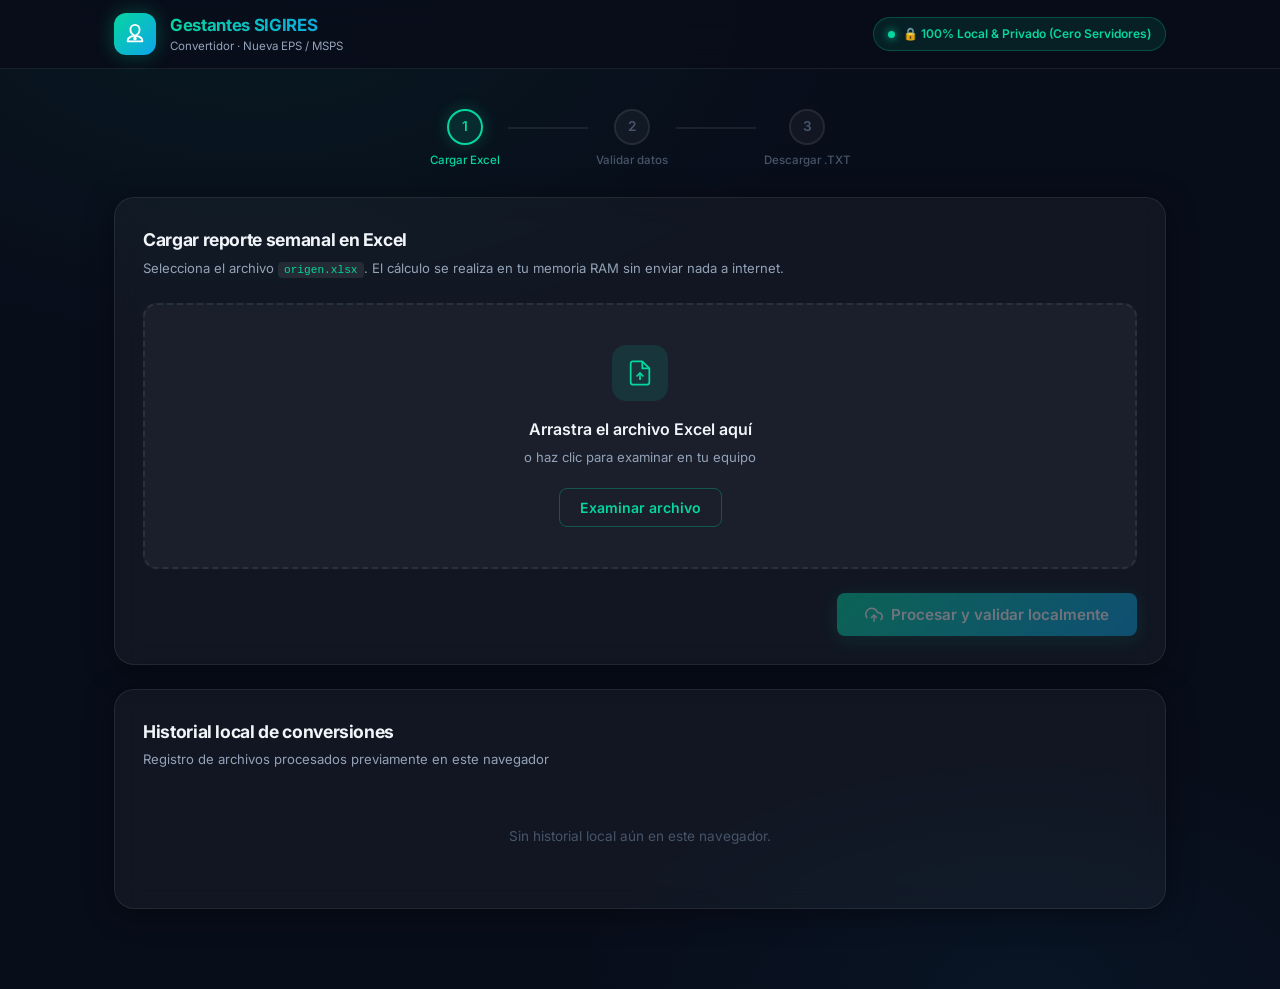
==== index.html @ 6d2d51cd "feat: initial commit for gestantes-client privacy-first web app" ====
<!DOCTYPE html>
<html lang="es">
<head>
  <meta charset="UTF-8" />
  <meta name="viewport" content="width=device-width, initial-scale=1.0" />
  <meta name="description" content="Convertidor y validador de gestantes para SIGIRES - 100% Privado en el navegador" />
  <title>Gestantes SIGIRES · Procesamiento 100% Local y Privado</title>
  <link rel="preconnect" href="https://fonts.googleapis.com" />
  <link rel="preconnect" href="https://fonts.gstatic.com" crossorigin />
  <link href="https://fonts.googleapis.com/css2?family=Inter:wght@300;400;500;600;700;800&display=swap" rel="stylesheet" />
  <link rel="stylesheet" href="css/style.css" />
</head>
<body>

  <!-- HEADER -->
  <header class="header">
    <div class="header-inner">
      <div class="logo">
        <div class="logo-icon">
          <svg viewBox="0 0 24 24" fill="none" stroke="currentColor" stroke-width="2" stroke-linecap="round" stroke-linejoin="round">
            <path d="M12 2a5 5 0 0 1 5 5c0 3-2 5.5-5 7-3-1.5-5-4-5-7a5 5 0 0 1 5-5z"/>
            <path d="M12 14c-4 0-8 2-8 5v1h16v-1c0-3-4-5-8-5z"/>
            <circle cx="12" cy="17" r="1" fill="currentColor"/>
          </svg>
        </div>
        <div class="logo-text">
          <h1>Gestantes SIGIRES</h1>
          <p>Convertidor · Nueva EPS / MSPS</p>
        </div>
      </div>

      <div class="privacy-badge" title="Tus datos de salud nunca salen de tu navegador">
        <span class="badge-dot"></span>
        <span>🔒 100% Local & Privado (Cero Servidores)</span>
      </div>
    </div>
  </header>

  <!-- MAIN CONTAINER -->
  <main class="main">

    <!-- PASOS -->
    <div class="steps-wrap" id="steps-wrap">
      <div class="step active" id="step-1">
        <div class="step-circle">1</div>
        <span class="step-label">Cargar Excel</span>
      </div>
      <div class="step-connector"></div>
      <div class="step" id="step-2">
        <div class="step-circle">2</div>
        <span class="step-label">Validar datos</span>
      </div>
      <div class="step-connector"></div>
      <div class="step" id="step-3">
        <div class="step-circle">3</div>
        <span class="step-label">Descargar .TXT</span>
      </div>
    </div>

    <!-- SECCIÓN 1: SUBIR -->
    <section class="card" id="sec-upload">
      <div class="card-header">
        <div>
          <h2 class="card-title">Cargar reporte semanal en Excel</h2>
          <p class="card-subtitle">Selecciona el archivo <code>origen.xlsx</code>. El cálculo se realiza en tu memoria RAM sin enviar nada a internet.</p>
        </div>
      </div>

      <div class="drop-zone" id="drop-zone" tabindex="0" role="button" aria-label="Zona de carga de archivo">
        <div class="drop-icon">
          <svg viewBox="0 0 24 24" fill="none" stroke="currentColor" stroke-width="1.5">
            <path d="M14 2H6a2 2 0 0 0-2 2v16a2 2 0 0 0 2 2h12a2 2 0 0 0 2-2V8z"/>
            <polyline points="14 2 14 8 20 8"/>
            <line x1="12" y1="18" x2="12" y2="12"/>
            <polyline points="9 15 12 12 15 15"/>
          </svg>
        </div>
        <p class="drop-title">Arrastra el archivo Excel aquí</p>
        <p class="drop-sub">o haz clic para examinar en tu equipo</p>
        <button class="btn btn-outline" id="btn-browse" type="button">Examinar archivo</button>
        <input type="file" id="file-input" accept=".xlsx" hidden aria-label="Seleccionar archivo Excel" />
      </div>

      <div class="file-info-bar" id="file-info-bar" style="display:none">
        <div class="file-icon-sm">
          <svg viewBox="0 0 24 24" fill="none" stroke="currentColor" stroke-width="2">
            <rect x="3" y="3" width="18" height="18" rx="2"/>
            <path d="M8 10h8M8 14h5"/>
          </svg>
        </div>
        <div class="file-meta">
          <span id="fi-name" class="file-name-text"></span>
          <span id="fi-size" class="file-size-text"></span>
        </div>
        <button class="btn-icon-only" id="btn-clear" title="Quitar archivo">✕</button>
      </div>

      <div class="card-actions">
        <button class="btn btn-primary btn-lg" id="btn-upload" disabled>
          <svg viewBox="0 0 24 24" fill="none" stroke="currentColor" stroke-width="2" width="18" height="18">
            <polyline points="16 16 12 12 8 16"/>
            <line x1="12" y1="12" x2="12" y2="21"/>
            <path d="M20.39 18.39A5 5 0 0 0 18 9h-1.26A8 8 0 1 0 3 16.3"/>
          </svg>
          Procesar y validar localmente
        </button>
      </div>
    </section>

    <!-- SECCIÓN 2: PREVIEW & VALIDACIÓN -->
    <section class="card" id="sec-preview" style="display:none">
      <div class="card-header">
        <div>
          <h2 class="card-title">Vista previa y reglas SIGIRES</h2>
          <p class="card-subtitle">Verificación automática de calidad de datos antes de generar el archivo plano</p>
        </div>
        <div class="validation-summary-badge" id="val-badge"></div>
      </div>

      <!-- Stats -->
      <div class="stats-row" id="stats-row"></div>

      <!-- Panel de estado -->
      <div class="val-panel" id="val-panel"></div>

      <!-- Sheet Pills -->
      <div class="sheet-pills" id="sheet-pills"></div>

      <!-- Tabs -->
      <div class="tabs-bar" id="tabs-bar" role="tablist"></div>

      <!-- Tabla -->
      <div class="table-wrapper" id="table-wrapper">
        <p class="no-data">Cargando vista previa de la hoja...</p>
      </div>

      <!-- Detalle de alertas -->
      <details class="issues-details" id="issues-details" style="display:none">
        <summary class="issues-summary" id="issues-summary"></summary>
        <div class="issues-list" id="issues-list"></div>
      </details>

      <div class="card-actions" style="justify-content:space-between">
        <button class="btn btn-ghost" id="btn-back-upload">← Volver al inicio</button>
        <button class="btn btn-primary btn-lg" id="btn-generate">
          <svg viewBox="0 0 24 24" fill="none" stroke="currentColor" stroke-width="2" width="18" height="18">
            <polyline points="22 12 18 12 15 21 9 3 6 12 2 12"/>
          </svg>
          Generar archivo plano (.TXT)
        </button>
      </div>
    </section>

    <!-- SECCIÓN 3: DESCARGA RESULTADO -->
    <section class="card card-success" id="sec-download" style="display:none">
      <div class="success-header">
        <div class="success-icon">
          <svg viewBox="0 0 24 24" fill="none" stroke="currentColor" stroke-width="2.5">
            <polyline points="20 6 9 17 4 12"/>
          </svg>
        </div>
        <div>
          <h2 class="card-title">¡Archivo plano generado!</h2>
          <p class="card-subtitle">Formato SIGIRES estandarizado listo para reportar a la EPS</p>
        </div>
      </div>

      <div class="result-box" id="result-box"></div>
      <div class="result-stats" id="result-stats"></div>

      <div class="card-actions" style="justify-content:space-between">
        <button class="btn btn-ghost" id="btn-new">Procesar otro archivo</button>
        <a class="btn btn-success btn-lg" id="btn-download" href="#" download>
          <svg viewBox="0 0 24 24" fill="none" stroke="currentColor" stroke-width="2" width="18" height="18">
            <polyline points="8 17 12 21 16 17"/>
            <line x1="12" y1="12" x2="12" y2="21"/>
            <path d="M20.88 18.09A5 5 0 0 0 18 9h-1.26A8 8 0 1 0 3 16.36"/>
          </svg>
          Descargar .TXT
        </a>
      </div>
    </section>

    <!-- HISTORIAL LOCAL -->
    <section class="card" id="sec-history">
      <div class="card-header">
        <div>
          <h2 class="card-title">Historial local de conversiones</h2>
          <p class="card-subtitle">Registro de archivos procesados previamente en este navegador</p>
        </div>
      </div>
      <div id="history-body">
        <div class="empty-state">
          <p>Sin historial local aún.</p>
        </div>
      </div>
    </section>

  </main>

  <!-- LOADING OVERLAY -->
  <div class="loading-overlay" id="loading-overlay" style="display:none">
    <div class="spinner-wrap">
      <div class="spinner"></div>
      <p id="loading-text">Procesando en tu navegador…</p>
    </div>
  </div>

  <!-- TOASTS -->
  <div id="toast-container"></div>

  <!-- JS DEPENDENCIES -->
  <script src="js/xlsx.full.min.js?v=1.1"></script>
  <script src="js/converter.js?v=1.1"></script>
  <script src="js/validator.js?v=1.1"></script>
  <script src="js/app.js?v=1.1"></script>
</body>
</html>
---- css/style.css ----
/* ═══════════════════════════════════════════════════
   Gestantes SIGIRES — CSS Client-Side (100% Navegador)
   Tema oscuro premium + glassmorphism + Privacidad Total
═══════════════════════════════════════════════════ */

:root {
  --bg:            #080d1a;
  --bg2:           #0d1424;
  --glass:         rgba(255,255,255,0.04);
  --glass-border:  rgba(255,255,255,0.08);
  --glass-hover:   rgba(255,255,255,0.07);

  --primary:       #06d6a0;
  --primary-dim:   rgba(6,214,160,0.12);
  --blue:          #0ea5e9;
  --blue-dim:      rgba(14,165,233,0.12);
  --purple:        #8b5cf6;

  --error:         #f43f5e;
  --error-dim:     rgba(244,63,94,0.12);
  --warning:       #f59e0b;
  --warning-dim:   rgba(245,158,11,0.12);
  --success:       #06d6a0;
  --success-dim:   rgba(6,214,160,0.12);

  --text:          #f1f5f9;
  --text-sub:      #94a3b8;
  --text-muted:    #475569;

  --radius:        14px;
  --radius-sm:     8px;
  --radius-lg:     20px;
  --shadow:        0 4px 30px rgba(0,0,0,0.4);
  --transition:    0.22s cubic-bezier(.4,0,.2,1);
}

*, *::before, *::after { box-sizing: border-box; margin: 0; padding: 0; }
html { scroll-behavior: smooth; }

body {
  font-family: 'Inter', system-ui, -apple-system, sans-serif;
  font-size: 15px;
  line-height: 1.6;
  color: var(--text);
  background: var(--bg);
  background-image:
    radial-gradient(ellipse 80% 60% at 20% 0%, rgba(6,214,160,0.06) 0%, transparent 60%),
    radial-gradient(ellipse 60% 40% at 80% 100%, rgba(14,165,233,0.05) 0%, transparent 60%);
  min-height: 100vh;
}

code {
  font-family: 'Courier New', monospace;
  background: rgba(255,255,255,0.08);
  padding: 2px 6px;
  border-radius: 4px;
  font-size: 0.85em;
  color: var(--primary);
}

::-webkit-scrollbar { width: 6px; height: 6px; }
::-webkit-scrollbar-track { background: transparent; }
::-webkit-scrollbar-thumb { background: rgba(255,255,255,0.12); border-radius: 99px; }

/* Header */
.header {
  position: sticky;
  top: 0;
  z-index: 100;
  background: rgba(8,13,26,0.88);
  backdrop-filter: blur(16px);
  border-bottom: 1px solid var(--glass-border);
}

.header-inner {
  max-width: 1100px;
  margin: 0 auto;
  padding: 0 24px;
  height: 68px;
  display: flex;
  align-items: center;
  justify-content: space-between;
}

.logo { display: flex; align-items: center; gap: 14px; }
.logo-icon {
  width: 42px; height: 42px;
  background: linear-gradient(135deg, var(--primary), var(--blue));
  border-radius: 12px;
  display: flex; align-items: center; justify-content: center;
  box-shadow: 0 0 20px rgba(6,214,160,0.3);
}
.logo-icon svg { width: 22px; height: 22px; color: #fff; }

.logo-text h1 {
  font-size: 1.05rem;
  font-weight: 700;
  letter-spacing: -0.02em;
  background: linear-gradient(90deg, var(--primary), var(--blue));
  -webkit-background-clip: text;
  -webkit-text-fill-color: transparent;
  background-clip: text;
}
.logo-text p { font-size: 0.72rem; color: var(--text-sub); margin-top: -2px; }

.privacy-badge {
  display: flex; align-items: center; gap: 8px;
  background: rgba(6,214,160,0.1);
  border: 1px solid rgba(6,214,160,0.25);
  border-radius: 99px;
  padding: 6px 14px;
  font-size: 0.75rem;
  font-weight: 600;
  color: var(--primary);
}
.badge-dot {
  width: 7px; height: 7px;
  border-radius: 50%;
  background: var(--primary);
  box-shadow: 0 0 8px var(--primary);
}

/* Main */
.main {
  max-width: 1100px;
  margin: 0 auto;
  padding: 32px 24px 80px;
  display: flex;
  flex-direction: column;
  gap: 24px;
}

/* Steps */
.steps-wrap {
  display: flex;
  align-items: center;
  justify-content: center;
  padding: 8px 0 4px;
}
.step {
  display: flex;
  flex-direction: column;
  align-items: center;
  gap: 6px;
}
.step-circle {
  width: 36px; height: 36px;
  border-radius: 50%;
  border: 2px solid var(--glass-border);
  background: var(--glass);
  display: flex; align-items: center; justify-content: center;
  font-size: 0.85rem;
  font-weight: 600;
  color: var(--text-muted);
  transition: var(--transition);
}
.step-label {
  font-size: 0.72rem;
  color: var(--text-muted);
  font-weight: 500;
  transition: var(--transition);
}
.step-connector {
  flex: 1;
  max-width: 80px;
  height: 2px;
  background: var(--glass-border);
  margin: 0 8px 22px;
}
.step.active .step-circle {
  border-color: var(--primary);
  background: var(--primary-dim);
  color: var(--primary);
  box-shadow: 0 0 16px rgba(6,214,160,0.25);
}
.step.active .step-label { color: var(--primary); }
.step.done .step-circle {
  border-color: var(--primary);
  background: var(--primary);
  color: #fff;
}
.step.done .step-label { color: var(--text-sub); }

/* Card */
.card {
  background: var(--glass);
  border: 1px solid var(--glass-border);
  border-radius: var(--radius-lg);
  padding: 28px;
  backdrop-filter: blur(12px);
  box-shadow: var(--shadow);
  animation: fadeUp 0.35s ease both;
}
.card-success {
  border-color: rgba(6,214,160,0.25);
  background: rgba(6,214,160,0.04);
}

@keyframes fadeUp {
  from { opacity:0; transform:translateY(18px); }
  to   { opacity:1; transform:translateY(0); }
}

.card-header {
  display: flex;
  align-items: flex-start;
  justify-content: space-between;
  gap: 16px;
  margin-bottom: 24px;
  flex-wrap: wrap;
}
.card-title { font-size: 1.1rem; font-weight: 700; letter-spacing: -0.02em; }
.card-subtitle { font-size: 0.82rem; color: var(--text-sub); margin-top: 3px; }

.card-actions {
  display: flex;
  justify-content: flex-end;
  gap: 12px;
  margin-top: 24px;
  flex-wrap: wrap;
}

/* Buttons */
.btn {
  display: inline-flex;
  align-items: center;
  gap: 8px;
  padding: 10px 20px;
  border-radius: var(--radius-sm);
  font-family: inherit;
  font-size: 0.88rem;
  font-weight: 600;
  cursor: pointer;
  border: none;
  transition: var(--transition);
  text-decoration: none;
  white-space: nowrap;
}
.btn:disabled { opacity: 0.4; cursor: not-allowed; pointer-events: none; }
.btn-primary {
  background: linear-gradient(135deg, var(--primary), var(--blue));
  color: #fff;
  box-shadow: 0 4px 20px rgba(6,214,160,0.25);
}
.btn-primary:hover { transform: translateY(-1px); box-shadow: 0 6px 28px rgba(6,214,160,0.4); }
.btn-success {
  background: linear-gradient(135deg, var(--primary), #04c87a);
  color: #fff;
  box-shadow: 0 4px 20px rgba(6,214,160,0.25);
}
.btn-success:hover { transform: translateY(-1px); box-shadow: 0 6px 28px rgba(6,214,160,0.4); }
.btn-ghost {
  background: transparent;
  color: var(--text-sub);
  border: 1px solid var(--glass-border);
}
.btn-ghost:hover { background: var(--glass-hover); color: var(--text); }
.btn-outline {
  background: transparent;
  color: var(--primary);
  border: 1px solid rgba(6,214,160,0.3);
}
.btn-outline:hover { background: var(--primary-dim); }
.btn-danger {
  background: var(--error-dim);
  color: var(--error);
  border: 1px solid rgba(244,63,94,0.2);
  font-size: 0.78rem;
  padding: 5px 10px;
}
.btn-danger:hover { background: rgba(244,63,94,0.2); }
.btn-sm { font-size: 0.78rem; padding: 6px 14px; }
.btn-lg { padding: 12px 28px; font-size: 0.95rem; }

/* Drop zone */
.drop-zone {
  border: 2px dashed var(--glass-border);
  border-radius: var(--radius);
  padding: 40px 24px;
  text-align: center;
  cursor: pointer;
  transition: var(--transition);
  background: var(--glass);
  margin-bottom: 16px;
  outline: none;
}
.drop-zone:hover, .drop-zone:focus, .drop-zone.drag-over {
  border-color: var(--primary);
  background: var(--primary-dim);
  transform: scale(1.005);
}
.drop-icon {
  width: 56px; height: 56px;
  margin: 0 auto 16px;
  background: var(--primary-dim);
  border-radius: 14px;
  display: flex; align-items: center; justify-content: center;
}
.drop-icon svg { width: 28px; height: 28px; color: var(--primary); }
.drop-title { font-weight: 600; font-size: 1rem; margin-bottom: 4px; }
.drop-sub { font-size: 0.82rem; color: var(--text-sub); margin-bottom: 20px; }

/* File info bar */
.file-info-bar {
  display: flex;
  align-items: center;
  gap: 12px;
  background: var(--primary-dim);
  border: 1px solid rgba(6,214,160,0.2);
  border-radius: var(--radius-sm);
  padding: 12px 16px;
  margin-bottom: 16px;
}
.file-icon-sm {
  width: 36px; height: 36px;
  background: rgba(6,214,160,0.15);
  border-radius: 8px;
  display: flex; align-items: center; justify-content: center;
}
.file-icon-sm svg { width: 18px; height: 18px; color: var(--primary); }
.file-meta { flex: 1; min-width: 0; }
.file-name-text { display: block; font-weight: 600; font-size: 0.88rem; white-space: nowrap; overflow: hidden; text-overflow: ellipsis; }
.file-size-text { display: block; font-size: 0.75rem; color: var(--text-sub); }
.btn-icon-only {
  background: transparent; border: none; color: var(--text-muted);
  cursor: pointer; font-size: 0.9rem; padding: 6px 8px; border-radius: 6px;
}
.btn-icon-only:hover { background: var(--error-dim); color: var(--error); }

/* Stats row */
.stats-row {
  display: grid;
  grid-template-columns: repeat(auto-fit, minmax(120px, 1fr));
  gap: 12px;
  margin-bottom: 20px;
}
.stat-card {
  background: var(--glass);
  border: 1px solid var(--glass-border);
  border-radius: var(--radius-sm);
  padding: 14px 16px;
  text-align: center;
}
.stat-value { font-size: 1.6rem; font-weight: 800; line-height: 1; margin-bottom: 4px; }
.stat-label { font-size: 0.72rem; color: var(--text-sub); font-weight: 500; text-transform: uppercase; letter-spacing: 0.05em; }
.stat-card.primary .stat-value { color: var(--primary); }
.stat-card.blue    .stat-value { color: var(--blue); }
.stat-card.purple  .stat-value { color: var(--purple); }
.stat-card.warn    .stat-value { color: var(--warning); }

/* Validation summary badge & panel */
.validation-summary-badge {
  display: flex; align-items: center; gap: 8px;
  padding: 8px 16px; border-radius: 99px; font-size: 0.82rem; font-weight: 600;
}
.vsb-ok      { background: var(--success-dim); color: var(--success); border: 1px solid rgba(6,214,160,0.2); }
.vsb-error   { background: var(--error-dim);   color: var(--error);   border: 1px solid rgba(244,63,94,0.2); }
.vsb-warning { background: var(--warning-dim); color: var(--warning); border: 1px solid rgba(245,158,11,0.2); }

.val-panel {
  background: var(--glass);
  border: 1px solid var(--glass-border);
  border-radius: var(--radius-sm);
  padding: 14px 18px;
  margin-bottom: 16px;
  font-size: 0.82rem;
  color: var(--text-sub);
}

/* Sheet pills & tabs */
.sheet-pills { display: flex; flex-wrap: wrap; gap: 8px; margin-bottom: 16px; }
.sheet-pill {
  display: flex; align-items: center; gap: 6px;
  padding: 5px 12px; border-radius: 99px; font-size: 0.75rem; font-weight: 600;
  background: var(--glass); border: 1px solid var(--glass-border); color: var(--text-sub);
}
.sheet-pill.ok      { border-color: rgba(6,214,160,0.25); color: var(--primary); background: var(--success-dim); }
.sheet-pill.warning { border-color: rgba(245,158,11,0.25); color: var(--warning); background: var(--warning-dim); }
.sheet-pill.error   { border-color: rgba(244,63,94,0.25); color: var(--error); background: var(--error-dim); }
.sheet-pill.missing { opacity: 0.5; }

.pill-dot { width: 7px; height: 7px; border-radius: 50%; }
.pill-dot.ok      { background: var(--primary); }
.pill-dot.warning { background: var(--warning); }
.pill-dot.error   { background: var(--error); }
.pill-dot.missing { background: var(--text-muted); }

.tabs-bar {
  display: flex; gap: 4px; border-bottom: 1px solid var(--glass-border);
  margin-bottom: 16px; overflow-x: auto; padding-bottom: 1px;
}
.tab-btn {
  padding: 8px 16px; border: none; background: transparent; color: var(--text-muted);
  font-family: inherit; font-size: 0.82rem; font-weight: 500; cursor: pointer;
  border-bottom: 2px solid transparent; transition: var(--transition); white-space: nowrap;
}
.tab-btn:hover { color: var(--text); background: var(--glass); }
.tab-btn.active { color: var(--primary); border-bottom-color: var(--primary); }
.tab-btn.tab-error   { color: var(--error); }
.tab-btn.tab-warning { color: var(--warning); }

/* Table */
.table-wrapper {
  overflow-x: auto;
  border-radius: var(--radius-sm);
  border: 1px solid var(--glass-border);
  max-height: 380px;
  overflow-y: auto;
  margin-bottom: 16px;
}
.preview-table { width: 100%; border-collapse: collapse; font-size: 0.8rem; }
.preview-table th {
  position: sticky; top: 0; background: rgba(13,20,36,0.95); backdrop-filter: blur(6px);
  color: var(--primary); font-weight: 600; font-size: 0.72rem; text-transform: uppercase;
  padding: 10px 12px; text-align: left; border-bottom: 1px solid var(--glass-border); white-space: nowrap;
}
.preview-table td {
  padding: 8px 12px; border-bottom: 1px solid rgba(255,255,255,0.04);
  color: var(--text-sub); white-space: nowrap; max-width: 200px; overflow: hidden; text-overflow: ellipsis;
}
.preview-table tr:hover td { background: var(--glass-hover); color: var(--text); }
.cell-null { color: var(--text-muted); font-style: italic; font-size: 0.72rem; }
.no-data { padding: 32px; text-align: center; color: var(--text-muted); font-size: 0.85rem; }

/* Issues details */
.issues-details {
  background: var(--glass); border: 1px solid var(--glass-border);
  border-radius: var(--radius-sm); margin-bottom: 16px; overflow: hidden;
}
.issues-summary {
  padding: 12px 18px; font-size: 0.85rem; font-weight: 600; cursor: pointer;
  display: flex; align-items: center; gap: 8px; user-select: none;
}
.issues-summary:hover { background: var(--glass-hover); }
.issues-list { padding: 8px 12px 12px; display: flex; flex-direction: column; gap: 6px; }
.issue-item {
  display: flex; align-items: flex-start; gap: 10px; padding: 8px 12px;
  border-radius: 6px; font-size: 0.8rem;
}
.issue-item.error   { background: var(--error-dim);   border-left: 3px solid var(--error); }
.issue-item.warning { background: var(--warning-dim); border-left: 3px solid var(--warning); }
.issue-icon { font-size: 0.9rem; flex-shrink: 0; margin-top: 1px; }
.issue-body { flex: 1; }
.issue-loc  { font-size: 0.7rem; color: var(--text-muted); margin-top: 2px; }

/* Success & Result */
.success-header { display: flex; align-items: center; gap: 18px; margin-bottom: 24px; }
.success-icon {
  width: 52px; height: 52px; background: var(--success-dim);
  border: 2px solid rgba(6,214,160,0.3); border-radius: 50%;
  display: flex; align-items: center; justify-content: center;
}
.success-icon svg { width: 24px; height: 24px; color: var(--primary); }
.result-box {
  background: var(--glass); border: 1px solid rgba(6,214,160,0.2);
  border-radius: var(--radius-sm); padding: 16px 20px; font-family: 'Courier New', monospace;
  font-size: 0.85rem; color: var(--primary); word-break: break-all; margin-bottom: 16px;
}
.result-stats { display: flex; gap: 20px; flex-wrap: wrap; margin-bottom: 8px; font-size: 0.82rem; color: var(--text-sub); }
.result-stat { display: flex; align-items: center; gap: 6px; }
.result-stat strong { color: var(--text); }

/* History */
.history-table { width: 100%; border-collapse: collapse; font-size: 0.82rem; }
.history-table th {
  text-align: left; padding: 10px 14px; color: var(--text-sub); font-weight: 600;
  font-size: 0.72rem; text-transform: uppercase; border-bottom: 1px solid var(--glass-border);
}
.history-table td { padding: 12px 14px; border-bottom: 1px solid rgba(255,255,255,0.04); vertical-align: middle; }
.history-filename { font-family: 'Courier New', monospace; font-size: 0.78rem; color: var(--primary); }
.history-date { color: var(--text-sub); font-size: 0.78rem; }
.empty-state { text-align: center; padding: 32px; color: var(--text-muted); font-size: 0.85rem; }

/* Loading & Toast */
.loading-overlay {
  position: fixed; inset: 0; background: rgba(8,13,26,0.85); backdrop-filter: blur(6px);
  z-index: 999; display: flex; align-items: center; justify-content: center;
}
.spinner-wrap { text-align: center; }
.spinner {
  width: 48px; height: 48px; border: 3px solid var(--glass-border); border-top-color: var(--primary);
  border-radius: 50%; animation: spin 0.8s linear infinite; margin: 0 auto 16px;
}
@keyframes spin { to { transform: rotate(360deg); } }

#toast-container { position: fixed; bottom: 24px; right: 24px; z-index: 1000; display: flex; flex-direction: column; gap: 8px; pointer-events: none; }
.toast {
  min-width: 280px; max-width: 380px; padding: 14px 18px; border-radius: var(--radius-sm);
  backdrop-filter: blur(12px); font-size: 0.85rem; font-weight: 500; display: flex; align-items: flex-start; gap: 10px;
  pointer-events: all; animation: slideIn 0.3s ease; border: 1px solid;
}
.toast.success { background: rgba(6,214,160,0.12); border-color: rgba(6,214,160,0.25); color: var(--primary); }
.toast.error   { background: rgba(244,63,94,0.12); border-color: rgba(244,63,94,0.25); color: var(--error); }
.toast.warning { background: rgba(245,158,11,0.12); border-color: rgba(245,158,11,0.25); color: var(--warning); }
.toast.info    { background: var(--blue-dim); border-color: rgba(14,165,233,0.25); color: var(--blue); }

@keyframes slideIn { from { opacity:0; transform:translateX(30px); } to { opacity:1; transform:translateX(0); } }

@media (max-width: 600px) {
  .main { padding: 20px 14px 60px; gap: 18px; }
  .card { padding: 20px 18px; }
  .steps-wrap { display: none; }
  .stats-row { grid-template-columns: 1fr 1fr; }
}
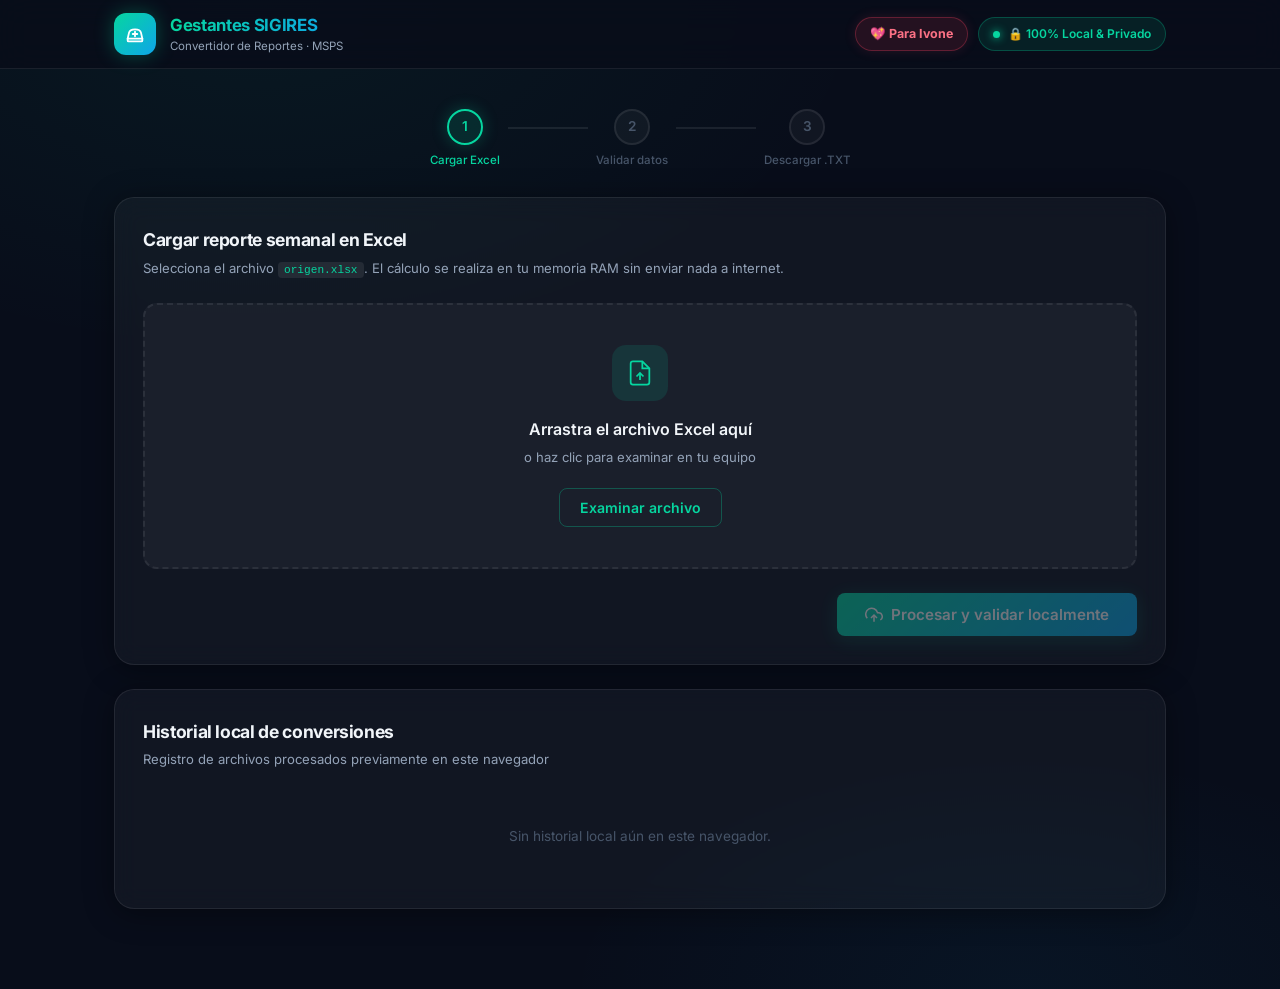
==== commit 8c6969dd: "style: update logo to nurse icon, remove Nueva EPS and add Para Ivone dedication" ====
--- a/index.html
+++ b/index.html
@@ -16,22 +16,30 @@
   <header class="header">
     <div class="header-inner">
       <div class="logo">
-        <div class="logo-icon">
+        <div class="logo-icon" title="Enfermería - Gestantes SIGIRES">
+          <!-- Ícono de Enfermera -->
           <svg viewBox="0 0 24 24" fill="none" stroke="currentColor" stroke-width="2" stroke-linecap="round" stroke-linejoin="round">
-            <path d="M12 2a5 5 0 0 1 5 5c0 3-2 5.5-5 7-3-1.5-5-4-5-7a5 5 0 0 1 5-5z"/>
-            <path d="M12 14c-4 0-8 2-8 5v1h16v-1c0-3-4-5-8-5z"/>
-            <circle cx="12" cy="17" r="1" fill="currentColor"/>
+            <path d="M4 17h16l-1.5-6.5C18 8.5 15.5 7 12 7S6 8.5 5.5 10.5L4 17z"/>
+            <path d="M4 17v2a1 1 0 0 0 1 1h14a1 1 0 0 0 1-1v-2"/>
+            <line x1="12" y1="9.5" x2="12" y2="14.5"/>
+            <line x1="9.5" y1="12" x2="14.5" y2="12"/>
           </svg>
         </div>
         <div class="logo-text">
           <h1>Gestantes SIGIRES</h1>
-          <p>Convertidor · Nueva EPS / MSPS</p>
-        </div>
-      </div>
-
-      <div class="privacy-badge" title="Tus datos de salud nunca salen de tu navegador">
-        <span class="badge-dot"></span>
-        <span>🔒 100% Local & Privado (Cero Servidores)</span>
+          <p>Convertidor de Reportes · MSPS</p>
+        </div>
+      </div>
+
+      <div class="header-right-badges">
+        <div class="dedication-badge" title="Dedicado especialmente para Ivone">
+          <span>💖 Para Ivone</span>
+        </div>
+
+        <div class="privacy-badge" title="Tus datos de salud nunca salen de tu navegador">
+          <span class="badge-dot"></span>
+          <span>🔒 100% Local & Privado</span>
+        </div>
       </div>
     </div>
   </header>
--- a/css/style.css
+++ b/css/style.css
@@ -102,6 +102,26 @@
   background-clip: text;
 }
 .logo-text p { font-size: 0.72rem; color: var(--text-sub); margin-top: -2px; }
+
+.header-right-badges {
+  display: flex;
+  align-items: center;
+  gap: 10px;
+}
+
+.dedication-badge {
+  display: flex;
+  align-items: center;
+  gap: 6px;
+  background: rgba(244,63,94,0.12);
+  border: 1px solid rgba(244,63,94,0.3);
+  border-radius: 99px;
+  padding: 6px 14px;
+  font-size: 0.78rem;
+  font-weight: 700;
+  color: #fb7185;
+  box-shadow: 0 0 12px rgba(244,63,94,0.15);
+}
 
 .privacy-badge {
   display: flex; align-items: center; gap: 8px;
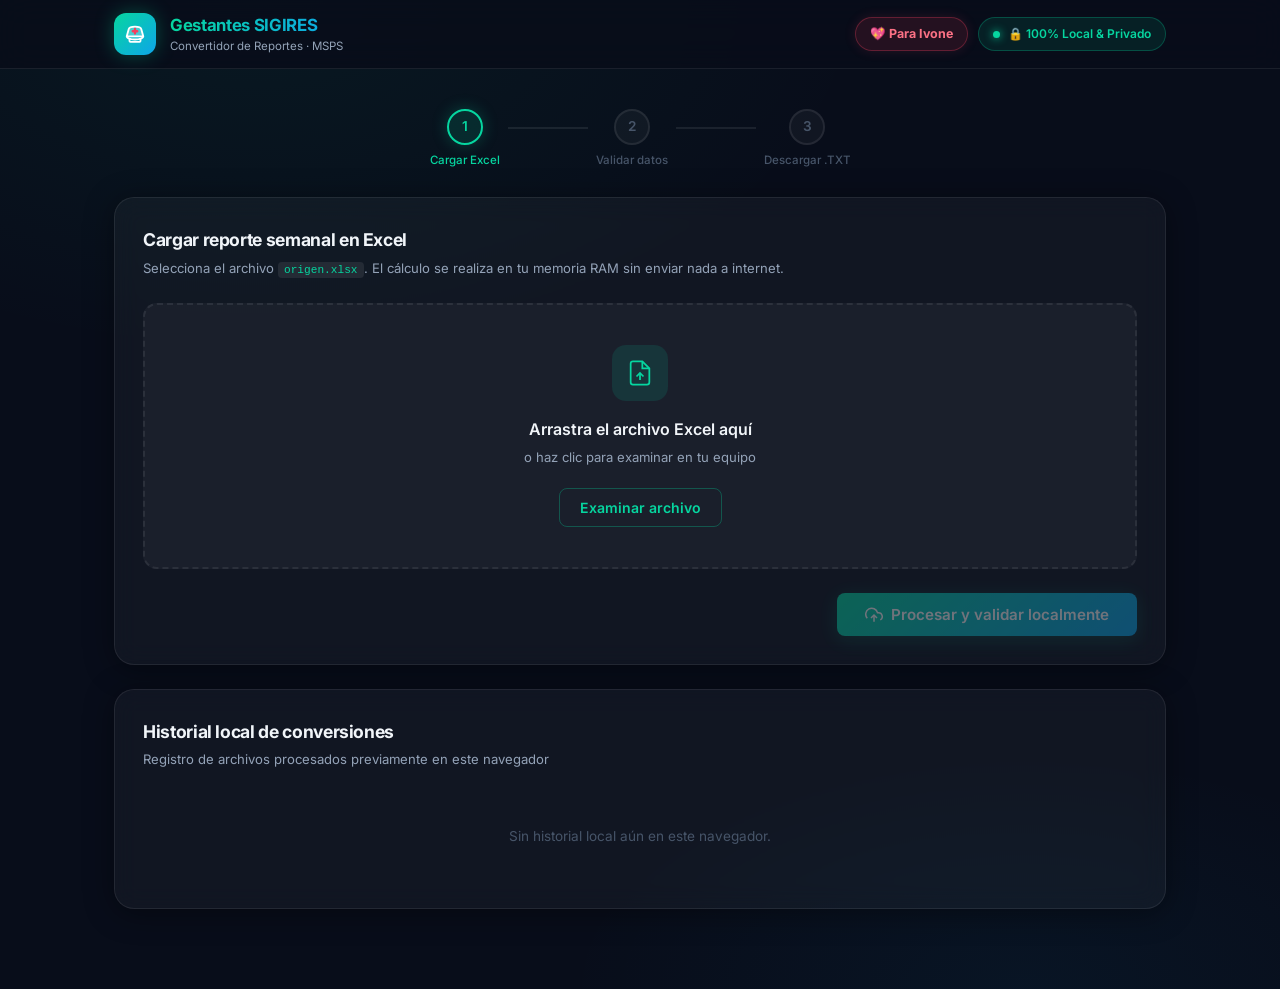
==== commit 382e7a96: "style: update nurse icon SVG with prominent medical cross" ====
--- a/index.html
+++ b/index.html
@@ -17,12 +17,12 @@
     <div class="header-inner">
       <div class="logo">
         <div class="logo-icon" title="Enfermería - Gestantes SIGIRES">
-          <!-- Ícono de Enfermera -->
+          <!-- Ícono de Enfermera (Cofia con cruz médica) -->
           <svg viewBox="0 0 24 24" fill="none" stroke="currentColor" stroke-width="2" stroke-linecap="round" stroke-linejoin="round">
-            <path d="M4 17h16l-1.5-6.5C18 8.5 15.5 7 12 7S6 8.5 5.5 10.5L4 17z"/>
-            <path d="M4 17v2a1 1 0 0 0 1 1h14a1 1 0 0 0 1-1v-2"/>
-            <line x1="12" y1="9.5" x2="12" y2="14.5"/>
-            <line x1="9.5" y1="12" x2="14.5" y2="12"/>
+            <path d="M3 14.5L5.2 6.5C5.6 5 8 4 12 4C16 4 18.4 5 18.8 6.5L21 14.5H3Z" fill="rgba(255,255,255,0.25)"/>
+            <path d="M12 6.5V11.5M9.5 9H14.5" stroke="#f43f5e" stroke-width="2.5"/>
+            <path d="M3 14.5C3 16.5 7 18 12 18C17 18 21 16.5 21 14.5"/>
+            <path d="M6 18v1.5a1 1 0 0 0 1 1h10a1 1 0 0 0 1-1V18"/>
           </svg>
         </div>
         <div class="logo-text">
